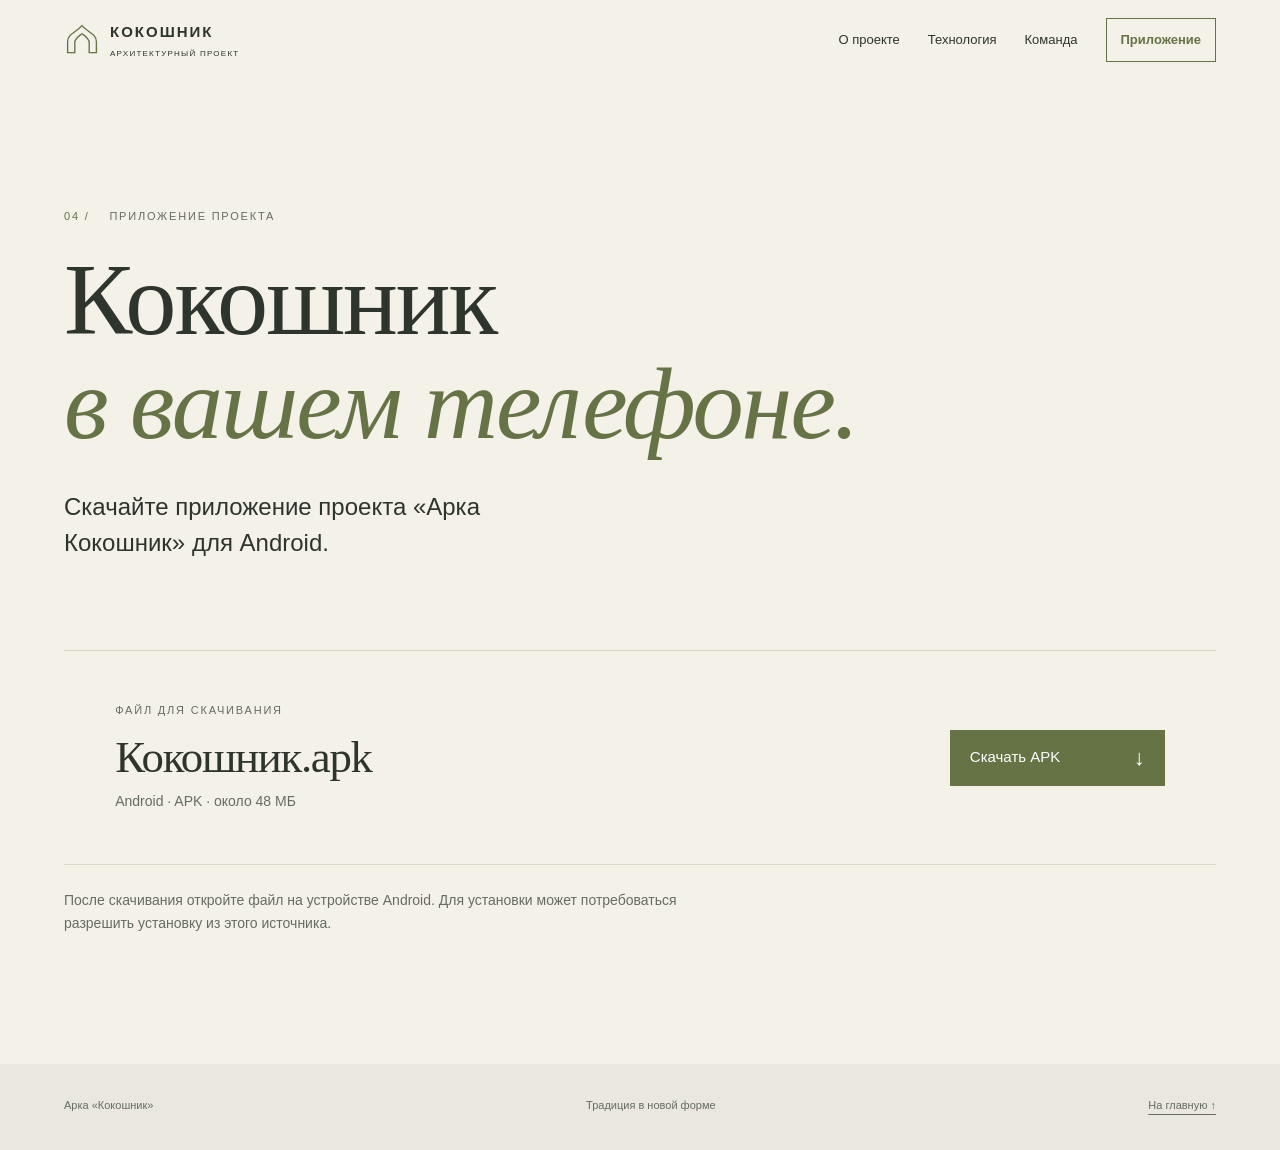
==== download.html @ e7985965 "Add Android app download page" ====
<!doctype html>
<html lang="ru">
<head>
  <meta charset="utf-8">
  <meta name="viewport" content="width=device-width, initial-scale=1, viewport-fit=cover">
  <meta name="theme-color" content="#f4f1e9">
  <meta name="description" content="Скачать Android-приложение проекта «Арка Кокошник».">
  <title>Скачать приложение — Арка «Кокошник»</title>
  <link rel="icon" href="favicon.svg" type="image/svg+xml">
  <link rel="stylesheet" href="styles.css">
  <link rel="stylesheet" href="download.css">
  <script>window.va = window.va || function () { (window.vaq = window.vaq || []).push(arguments); };</script>
  <script defer src="/_vercel/insights/script.js"></script>
</head>
<body class="download-body">
  <a class="skip-link" href="#download-main">Перейти к содержанию</a>
  <header class="header wrap">
    <a class="brand" href="index.html" aria-label="Кокошник — на главную"><svg viewBox="0 0 40 40" aria-hidden="true"><path d="M4 34V22C4 13 13 12 20 4c7 8 16 9 16 18v12h-8V23c0-5-4-7-8-10-4 3-8 5-8 10v11Z"/></svg><span>КОКОШНИК<span class="brand-caption">АРХИТЕКТУРНЫЙ ПРОЕКТ</span></span></a>
    <nav aria-label="Основная навигация"><a href="index.html#about">О проекте</a><a href="index.html#technology">Технология</a><a href="index.html#team">Команда</a><a href="download.html" aria-current="page">Приложение</a></nav>
  </header>
  <main id="download-main" class="download-main wrap">
    <div class="download-intro">
      <p class="eyebrow section-label"><span>04 /</span> ПРИЛОЖЕНИЕ ПРОЕКТА</p>
      <h1>Кокошник<br><em>в вашем телефоне.</em></h1>
      <p class="download-lead">Скачайте приложение проекта «Арка Кокошник» для Android.</p>
    </div>
    <div class="download-panel">
      <div>
        <p class="eyebrow">ФАЙЛ ДЛЯ СКАЧИВАНИЯ</p>
        <h2>Кокошник.apk</h2>
        <p>Android · APK · около 48 МБ</p>
      </div>
      <a class="download-button" href="downloads/kokoshnik.apk" download="kokoshnik.apk">Скачать APK <span aria-hidden="true">↓</span></a>
    </div>
    <p class="download-note">После скачивания откройте файл на устройстве Android. Для установки может потребоваться разрешить установку из этого источника.</p>
  </main>
  <footer class="footer download-footer"><div class="wrap footer-bottom"><span>Арка «Кокошник»</span><span>Традиция в новой форме</span><a href="index.html">На главную ↑</a></div></footer>
</body>
</html>
---- styles.css ----
:root{--paper:#f4f1e9;--ink:#2e352c;--muted:#666c61;--line:#d5d8cb;--accent:#657345;--gutter:clamp(20px,5vw,80px);--space:clamp(56px,8vw,112px)}
*{box-sizing:border-box}html{scroll-behavior:smooth;scroll-padding-top:24px}body{margin:0;background:var(--paper);color:var(--ink);font-family:Arial,Helvetica,sans-serif;font-size:clamp(16px,1.2vw,18px);line-height:1.65}a{color:inherit;text-underline-offset:5px}img{display:block;max-width:100%;height:auto}figure,p,h1,h2,h3,dl,dd{margin:0}a:focus-visible{outline:3px solid #9da968;outline-offset:5px}.wrap{width:100%;max-width:1440px;margin-inline:auto;padding-left:max(var(--gutter),env(safe-area-inset-left));padding-right:max(var(--gutter),env(safe-area-inset-right))}.skip-link{position:fixed;top:12px;left:20px;padding:12px;background:white;z-index:10;transform:translateY(-150%)}.skip-link:focus{transform:none}.header{padding-top:max(16px,env(safe-area-inset-top));padding-bottom:12px;display:flex;flex-wrap:wrap;align-items:center;justify-content:space-between;gap:8px 24px}.brand{display:flex;align-items:center;gap:10px;text-decoration:none;font-size:15px;letter-spacing:2px;font-weight:700;min-height:44px}.brand svg{width:36px;height:36px;fill:none;stroke:var(--accent);stroke-width:1.5}.brand-caption{display:block;font-size:8px;letter-spacing:1.25px;margin-top:2px;font-weight:400}.header nav{display:flex;justify-content:space-between;gap:20px;width:100%}.header nav a{font-size:13px;text-decoration:none;display:flex;align-items:center;min-height:44px}.hero{position:relative;isolation:isolate;color:#fff;background:#343d27}.hero picture{display:block}.hero img{width:100%;height:auto;aspect-ratio:1;min-height:0;object-fit:cover;object-position:center}.hero:after{content:"";position:absolute;inset:0;background:linear-gradient(180deg,rgba(10,20,8,.02) 35%,rgba(10,20,8,.78));z-index:0;pointer-events:none}.hero-content{position:absolute;inset:0;z-index:1;display:flex;flex-direction:column;justify-content:flex-end;padding-bottom:28px}.eyebrow{font-size:10px;letter-spacing:1.8px;font-weight:500;line-height:1.6}.hero .eyebrow{margin-bottom:12px;color:#f0f0da}h1{font-family:Georgia,'Times New Roman',serif;font-weight:400;font-size:clamp(52px,12vw,140px);line-height:.95;letter-spacing:-2px}.hero-bottom{display:flex;align-items:flex-end;justify-content:space-between;gap:20px;margin-top:22px}.hero-bottom p{font-size:14px;line-height:1.5;color:#f0f0e5}.hero-link{min-width:44px;min-height:44px;display:flex;align-items:center;gap:24px;text-decoration:none}.hero-link>span:first-child{display:none}.hero-link>span:last-child{border:1px solid #ffffff80;border-radius:50%;display:grid;place-items:center;width:46px;height:46px;font-size:23px}.section{padding-top:var(--space);padding-bottom:var(--space)}.split{display:grid;gap:36px}.section-label{color:var(--muted);margin-bottom:22px}.section-label span{color:var(--accent);margin-right:15px}h2{font-family:Georgia,'Times New Roman',serif;font-size:clamp(34px,4vw,58px);line-height:1.12;letter-spacing:-1.3px;font-weight:400;margin-bottom:26px}h2 em{font-weight:400;color:var(--accent)}.section-copy>p:not(.eyebrow){max-width:55ch;margin-bottom:18px}.dimensions{display:flex;gap:48px;border-top:1px solid var(--line);padding-top:22px;margin-top:28px}.dimensions dt{font-size:12px;color:var(--muted)}.dimensions dd{font-family:Georgia,'Times New Roman',serif;font-size:36px;line-height:1.3;margin-top:6px}.dimensions dd span{font-family:Arial,sans-serif;font-size:16px}.scheme{align-self:center}.scheme-link{display:block;background:white;padding:12px}.scheme img{width:100%}figcaption{font-size:12px;line-height:1.5;color:var(--muted);margin-top:12px}.scheme figcaption{display:flex;align-items:center;justify-content:space-between;gap:12px}.scheme figcaption a{display:flex;gap:8px;align-items:center;min-height:44px;flex-shrink:0}.technology{background:#e7eadd}.lead{font-family:Georgia,'Times New Roman',serif;font-size:clamp(24px,2.5vw,32px);line-height:1.35}.process{display:flex;flex-wrap:wrap;align-items:center;gap:16px;margin-top:28px;padding-top:20px;border-top:1px solid #c6cdbb;font-size:12px}.process>span:nth-child(2){color:var(--accent)}.technology-image{align-self:center}.technology-image img{width:100%;aspect-ratio:4/3;object-fit:contain}.team-grid{display:grid;gap:30px;margin-top:34px}.team-group{border-top:1px solid var(--line);padding-top:20px}.team-group h3{font-size:12px;font-weight:400;color:var(--muted);margin-bottom:14px}.team-group ul{list-style:none;padding:0;margin:0;font-size:18px;line-height:1.85}.footer{background:#eae7de;padding-top:32px;padding-bottom:max(22px,env(safe-area-inset-bottom))}.partners{display:grid;grid-template-columns:repeat(2,minmax(0,1fr));align-items:center;justify-items:center;gap:28px 20px;padding-block:34px}.partners img{width:auto;height:auto;max-width:100%;max-height:100px;object-fit:contain;mix-blend-mode:multiply}.partners img:nth-child(n+3){grid-column:1/-1}.course{border-top:1px solid #cbcbbd;border-bottom:1px solid #cbcbbd;padding-block:30px;display:grid;gap:24px}.course-link{display:block;text-decoration:none;min-height:44px}.course-link .eyebrow{display:block;color:var(--muted);margin-bottom:16px}.course-title{font-family:Georgia,'Times New Roman',serif;font-size:clamp(25px,3vw,42px);line-height:1.3;display:block}.course-title>span{white-space:nowrap;color:var(--accent)}.course-action{font-size:14px;display:flex;gap:20px;align-items:center;min-height:44px;margin-top:16px;text-decoration:underline;text-underline-offset:5px}.qr{display:flex;align-items:center;gap:20px}.qr img{width:128px;height:128px}.qr figcaption{margin:0}.footer-bottom{display:flex;flex-wrap:wrap;align-items:center;justify-content:space-between;gap:10px 20px;font-size:11px;color:var(--muted);padding-top:20px}.footer-bottom a{display:flex;align-items:center;min-height:44px}.footer-bottom>span:nth-child(2){display:none}
@media(min-width:600px){.header{padding-block:18px}.header nav{width:auto;gap:28px}.hero img{height:auto;min-height:0}.hero-content{padding-bottom:48px}.hero-link>span:first-child{display:block;font-size:14px}.eyebrow{font-size:11px}.hero-bottom p{font-size:17px}.team-grid{grid-template-columns:repeat(2,minmax(0,1fr));gap:40px}.partners{gap:32px}.partners img:nth-child(n+3){grid-column:auto}.course{grid-template-columns:minmax(0,1fr) 140px;align-items:center}.qr{display:block}.qr img{width:140px;height:140px}.qr figcaption{margin-top:10px;text-align:center}.footer-bottom>span:nth-child(2){display:block}}
@media(min-width:768px){.hero picture{position:relative;z-index:1}.hero img{height:min(56.28vw,calc(100svh - 84px));aspect-ratio:auto;object-fit:cover;object-position:center}.hero:after{z-index:1}.hero-content{z-index:2}}
@media(min-width:900px){.split{grid-template-columns:minmax(0,1fr) minmax(0,1.12fr);gap:clamp(40px,6vw,90px);align-items:center}.hero-content{padding-top:40px}.hero h1 br{display:none}.hero h1{font-size:clamp(78px,9.4vw,140px)}.hero .eyebrow{margin-bottom:20px}.hero-bottom{margin-top:32px}.scheme-link{padding:24px}.team-grid{grid-template-columns:repeat(4,minmax(0,1fr));gap:24px}.team-group ul{font-size:16px}.partners{padding-bottom:40px}.course{padding-block:40px;grid-template-columns:minmax(0,1fr) 220px}.qr img{width:220px;height:220px;margin-inline:auto}}
@media(min-width:1024px){.partners{grid-template-columns:repeat(4,minmax(0,1fr));gap:clamp(20px,3vw,48px)}}
.partners-title{margin-top:34px;text-align:center;color:var(--muted)}
.header nav{gap:8px}
@media(min-width:600px){.header nav{gap:28px}}
.course-description{max-width:70ch;margin-top:20px;font-size:clamp(16px,1.2vw,18px);line-height:1.65}
@media(prefers-reduced-motion:no-preference){.reveal.is-visible{animation:appear .55s ease-out both}@keyframes appear{from{opacity:.35;transform:translateY(10px)}to{opacity:1;transform:none}}a{transition:color .2s ease}}
@media(prefers-reduced-motion:reduce){html{scroll-behavior:auto}*,*:before,*:after{animation:none!important;transition:none!important}}

.header nav a[href="download.html"]{color:var(--accent);font-weight:700}
@media(max-width:599px){.header nav{gap:4px}.header nav a{font-size:12px}}
@media(min-width:900px){.header nav a[href="download.html"]{border:1px solid var(--accent);padding-inline:14px}}
---- download.css ----
.download-body{min-height:100vh;min-height:100svh;display:flex;flex-direction:column}
.download-main{flex:1;padding-top:clamp(64px,10vw,150px);padding-bottom:clamp(64px,10vw,150px)}
.download-intro{max-width:900px}
.download-intro h1{font-size:clamp(52px,8vw,112px);line-height:1.02}
.download-intro h1 em{color:var(--accent);font-weight:400}
.download-lead{max-width:520px;margin-top:32px;font-size:clamp(18px,2vw,24px);line-height:1.5}
.download-panel{margin-top:clamp(48px,7vw,96px);padding:clamp(24px,4vw,52px);border-top:1px solid var(--line);border-bottom:1px solid var(--line);display:flex;align-items:center;justify-content:space-between;gap:32px}
.download-panel .eyebrow{color:var(--muted)}
.download-panel h2{margin:12px 0 8px;font-size:clamp(30px,3.5vw,48px);overflow-wrap:anywhere}
.download-panel p:last-child{color:var(--muted);font-size:14px}
.download-button{display:inline-flex;align-items:center;justify-content:space-between;gap:32px;min-width:215px;min-height:56px;padding:14px 20px;background:var(--accent);color:white;text-decoration:none;font-size:15px;white-space:nowrap}
.download-button:hover{background:var(--ink)}
.download-button span{font-size:22px;line-height:1}
.download-note{max-width:630px;margin-top:24px;color:var(--muted);font-size:14px}
.download-footer{padding-top:0}
@media(max-width:599px){.download-panel{align-items:stretch;flex-direction:column}.download-button{width:100%}}
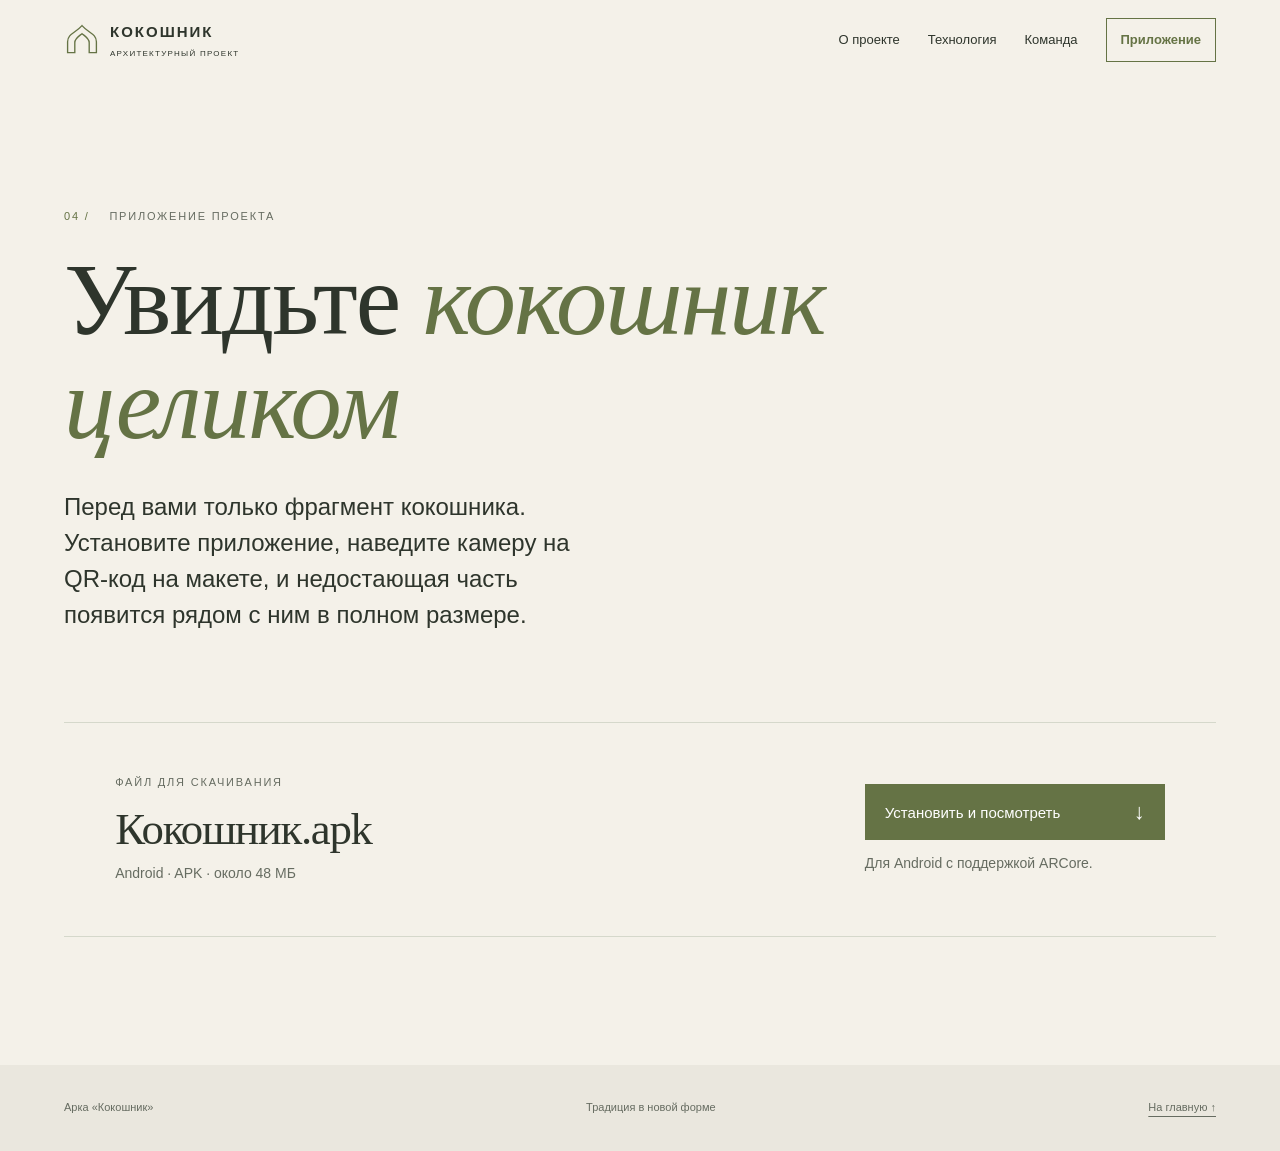
==== commit 59a47a91: "Update app download page copy" ====
--- a/download.html
+++ b/download.html
@@ -4,8 +4,8 @@
   <meta charset="utf-8">
   <meta name="viewport" content="width=device-width, initial-scale=1, viewport-fit=cover">
   <meta name="theme-color" content="#f4f1e9">
-  <meta name="description" content="Скачать Android-приложение проекта «Арка Кокошник».">
-  <title>Скачать приложение — Арка «Кокошник»</title>
+  <meta name="description" content="Увидьте кокошник целиком с приложением дополненной реальности для Android.">
+  <title>Увидьте кокошник целиком — Арка «Кокошник»</title>
   <link rel="icon" href="favicon.svg" type="image/svg+xml">
   <link rel="stylesheet" href="styles.css">
   <link rel="stylesheet" href="download.css">
@@ -21,8 +21,8 @@
   <main id="download-main" class="download-main wrap">
     <div class="download-intro">
       <p class="eyebrow section-label"><span>04 /</span> ПРИЛОЖЕНИЕ ПРОЕКТА</p>
-      <h1>Кокошник<br><em>в вашем телефоне.</em></h1>
-      <p class="download-lead">Скачайте приложение проекта «Арка Кокошник» для Android.</p>
+      <h1>Увидьте <em>кокошник целиком</em></h1>
+      <p class="download-lead">Перед вами только фрагмент кокошника. Установите приложение, наведите камеру на QR-код на макете, и недостающая часть появится рядом с ним в полном размере.</p>
     </div>
     <div class="download-panel">
       <div>
@@ -30,9 +30,9 @@
         <h2>Кокошник.apk</h2>
         <p>Android · APK · около 48 МБ</p>
       </div>
-      <a class="download-button" href="downloads/kokoshnik.apk" download="kokoshnik.apk">Скачать APK <span aria-hidden="true">↓</span></a>
+      <div class="download-action"><a class="download-button" href="downloads/kokoshnik.apk" download="kokoshnik.apk">Установить и посмотреть <span aria-hidden="true">↓</span></a><p class="download-requirement">Для Android с поддержкой ARCore.</p></div>
     </div>
-    <p class="download-note">После скачивания откройте файл на устройстве Android. Для установки может потребоваться разрешить установку из этого источника.</p>
+
   </main>
   <footer class="footer download-footer"><div class="wrap footer-bottom"><span>Арка «Кокошник»</span><span>Традиция в новой форме</span><a href="index.html">На главную ↑</a></div></footer>
 </body>
--- a/download.css
+++ b/download.css
@@ -8,9 +8,10 @@
 .download-panel .eyebrow{color:var(--muted)}
 .download-panel h2{margin:12px 0 8px;font-size:clamp(30px,3.5vw,48px);overflow-wrap:anywhere}
 .download-panel p:last-child{color:var(--muted);font-size:14px}
-.download-button{display:inline-flex;align-items:center;justify-content:space-between;gap:32px;min-width:215px;min-height:56px;padding:14px 20px;background:var(--accent);color:white;text-decoration:none;font-size:15px;white-space:nowrap}
+.download-action{width:min(100%,300px)}
+.download-button{display:flex;align-items:center;justify-content:space-between;gap:16px;min-height:56px;padding:14px 20px;background:var(--accent);color:white;text-decoration:none;font-size:15px;line-height:1.4}
 .download-button:hover{background:var(--ink)}
 .download-button span{font-size:22px;line-height:1}
-.download-note{max-width:630px;margin-top:24px;color:var(--muted);font-size:14px}
+.download-requirement{margin-top:12px;color:var(--muted);font-size:14px}
 .download-footer{padding-top:0}
 @media(max-width:599px){.download-panel{align-items:stretch;flex-direction:column}.download-button{width:100%}}
